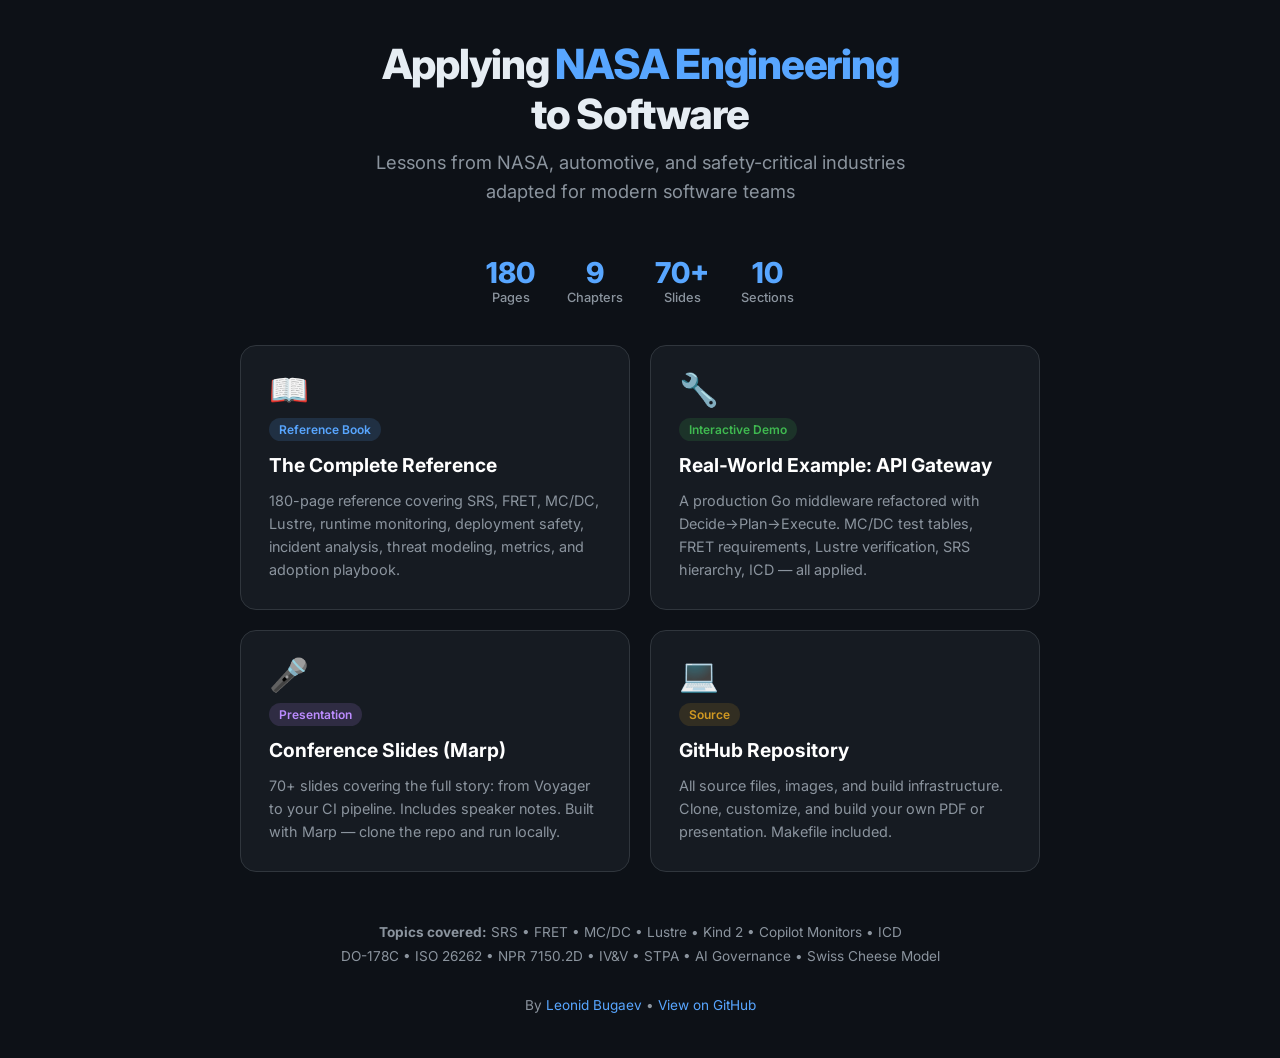
==== index.html @ d7e29c0f "Add GitHub Pages: index page, book HTML, interactive demo - GitHub Actions workflow builds HTML book" ====
<!DOCTYPE html>
<html lang="en">
<head>
<meta charset="UTF-8">
<meta name="viewport" content="width=device-width, initial-scale=1.0">
<title>Applying NASA Engineering to Software</title>
<style>
  @import url('https://fonts.googleapis.com/css2?family=Inter:wght@300;400;500;600;700;800;900&display=swap');

  :root {
    --bg: #0d1117;
    --surface: #161b22;
    --border: #30363d;
    --text: #e6edf3;
    --text-dim: #8b949e;
    --accent: #58a6ff;
    --green: #3fb950;
    --purple: #bc8cff;
    --orange: #d29922;
    --cyan: #39d2c0;
  }

  * { margin: 0; padding: 0; box-sizing: border-box; }

  body {
    font-family: 'Inter', -apple-system, sans-serif;
    background: var(--bg);
    color: var(--text);
    min-height: 100vh;
    display: flex;
    flex-direction: column;
    align-items: center;
    justify-content: center;
    padding: 40px 20px;
  }

  .container {
    max-width: 800px;
    width: 100%;
  }

  h1 {
    font-size: 2.6em;
    font-weight: 800;
    letter-spacing: -0.03em;
    text-align: center;
    margin-bottom: 8px;
    line-height: 1.2;
  }

  h1 .hl { color: var(--accent); }

  .subtitle {
    text-align: center;
    color: var(--text-dim);
    font-size: 1.15em;
    margin-bottom: 48px;
    line-height: 1.6;
  }

  .cards {
    display: grid;
    grid-template-columns: 1fr 1fr;
    gap: 20px;
    margin-bottom: 48px;
  }

  @media (max-width: 640px) {
    .cards { grid-template-columns: 1fr; }
    h1 { font-size: 1.8em; }
  }

  .card {
    background: var(--surface);
    border: 1px solid var(--border);
    border-radius: 16px;
    padding: 28px;
    text-decoration: none;
    color: var(--text);
    transition: all 0.2s;
    display: flex;
    flex-direction: column;
    gap: 12px;
  }

  .card:hover {
    border-color: var(--accent);
    transform: translateY(-2px);
    box-shadow: 0 8px 24px rgba(0,0,0,0.3);
  }

  .card-icon {
    font-size: 2em;
    line-height: 1;
  }

  .card-title {
    font-size: 1.2em;
    font-weight: 700;
    color: #fff;
  }

  .card-desc {
    color: var(--text-dim);
    font-size: 0.9em;
    line-height: 1.6;
  }

  .card-badge {
    display: inline-block;
    padding: 4px 10px;
    border-radius: 12px;
    font-size: 0.75em;
    font-weight: 600;
    width: fit-content;
  }

  .badge-blue { background: rgba(88,166,255,0.15); color: var(--accent); }
  .badge-green { background: rgba(63,185,80,0.15); color: var(--green); }
  .badge-purple { background: rgba(188,140,255,0.15); color: var(--purple); }
  .badge-orange { background: rgba(210,153,34,0.15); color: var(--orange); }

  .footer {
    text-align: center;
    color: var(--text-dim);
    font-size: 0.85em;
    line-height: 1.8;
  }

  .footer a { color: var(--accent); text-decoration: none; }
  .footer a:hover { text-decoration: underline; }

  .stats {
    display: flex;
    justify-content: center;
    gap: 32px;
    margin-bottom: 40px;
    flex-wrap: wrap;
  }

  .stat {
    text-align: center;
  }

  .stat-value {
    font-size: 1.8em;
    font-weight: 800;
    color: var(--accent);
  }

  .stat-label {
    font-size: 0.8em;
    color: var(--text-dim);
    font-weight: 500;
  }
</style>
</head>
<body>

<div class="container">
  <h1>Applying <span class="hl">NASA Engineering</span><br>to Software</h1>
  <p class="subtitle">
    Lessons from NASA, automotive, and safety-critical industries<br>
    adapted for modern software teams
  </p>

  <div class="stats">
    <div class="stat">
      <div class="stat-value">180</div>
      <div class="stat-label">Pages</div>
    </div>
    <div class="stat">
      <div class="stat-value">9</div>
      <div class="stat-label">Chapters</div>
    </div>
    <div class="stat">
      <div class="stat-value">70+</div>
      <div class="stat-label">Slides</div>
    </div>
    <div class="stat">
      <div class="stat-value">10</div>
      <div class="stat-label">Sections</div>
    </div>
  </div>

  <div class="cards">

    <a href="book.html" class="card">
      <div class="card-icon">📖</div>
      <span class="card-badge badge-blue">Reference Book</span>
      <div class="card-title">The Complete Reference</div>
      <div class="card-desc">
        180-page reference covering SRS, FRET, MC/DC, Lustre, runtime monitoring, deployment safety, incident analysis, threat modeling, metrics, and adoption playbook.
      </div>
    </a>

    <a href="mcdc_middleware_refactoring.html" class="card">
      <div class="card-icon">🔧</div>
      <span class="card-badge badge-green">Interactive Demo</span>
      <div class="card-title">Real-World Example: API Gateway</div>
      <div class="card-desc">
        A production Go middleware refactored with Decide&rarr;Plan&rarr;Execute. MC/DC test tables, FRET requirements, Lustre verification, SRS hierarchy, ICD &mdash; all applied.
      </div>
    </a>

    <a href="https://github.com/buger/nasa-presentation/blob/main/presentation.md" class="card">
      <div class="card-icon">🎤</div>
      <span class="card-badge badge-purple">Presentation</span>
      <div class="card-title">Conference Slides (Marp)</div>
      <div class="card-desc">
        70+ slides covering the full story: from Voyager to your CI pipeline. Includes speaker notes. Built with Marp &mdash; clone the repo and run locally.
      </div>
    </a>

    <a href="https://github.com/buger/nasa-presentation" class="card">
      <div class="card-icon">💻</div>
      <span class="card-badge badge-orange">Source</span>
      <div class="card-title">GitHub Repository</div>
      <div class="card-desc">
        All source files, images, and build infrastructure. Clone, customize, and build your own PDF or presentation. Makefile included.
      </div>
    </a>

  </div>

  <div class="footer">
    <strong>Topics covered:</strong> SRS &bull; FRET &bull; MC/DC &bull; Lustre &bull; Kind 2 &bull; Copilot Monitors &bull; ICD<br>
    DO-178C &bull; ISO 26262 &bull; NPR 7150.2D &bull; IV&amp;V &bull; STPA &bull; AI Governance &bull; Swiss Cheese Model<br><br>
    By <a href="https://github.com/buger">Leonid Bugaev</a> &bull;
    <a href="https://github.com/buger/nasa-presentation">View on GitHub</a>
  </div>
</div>

</body>
</html>
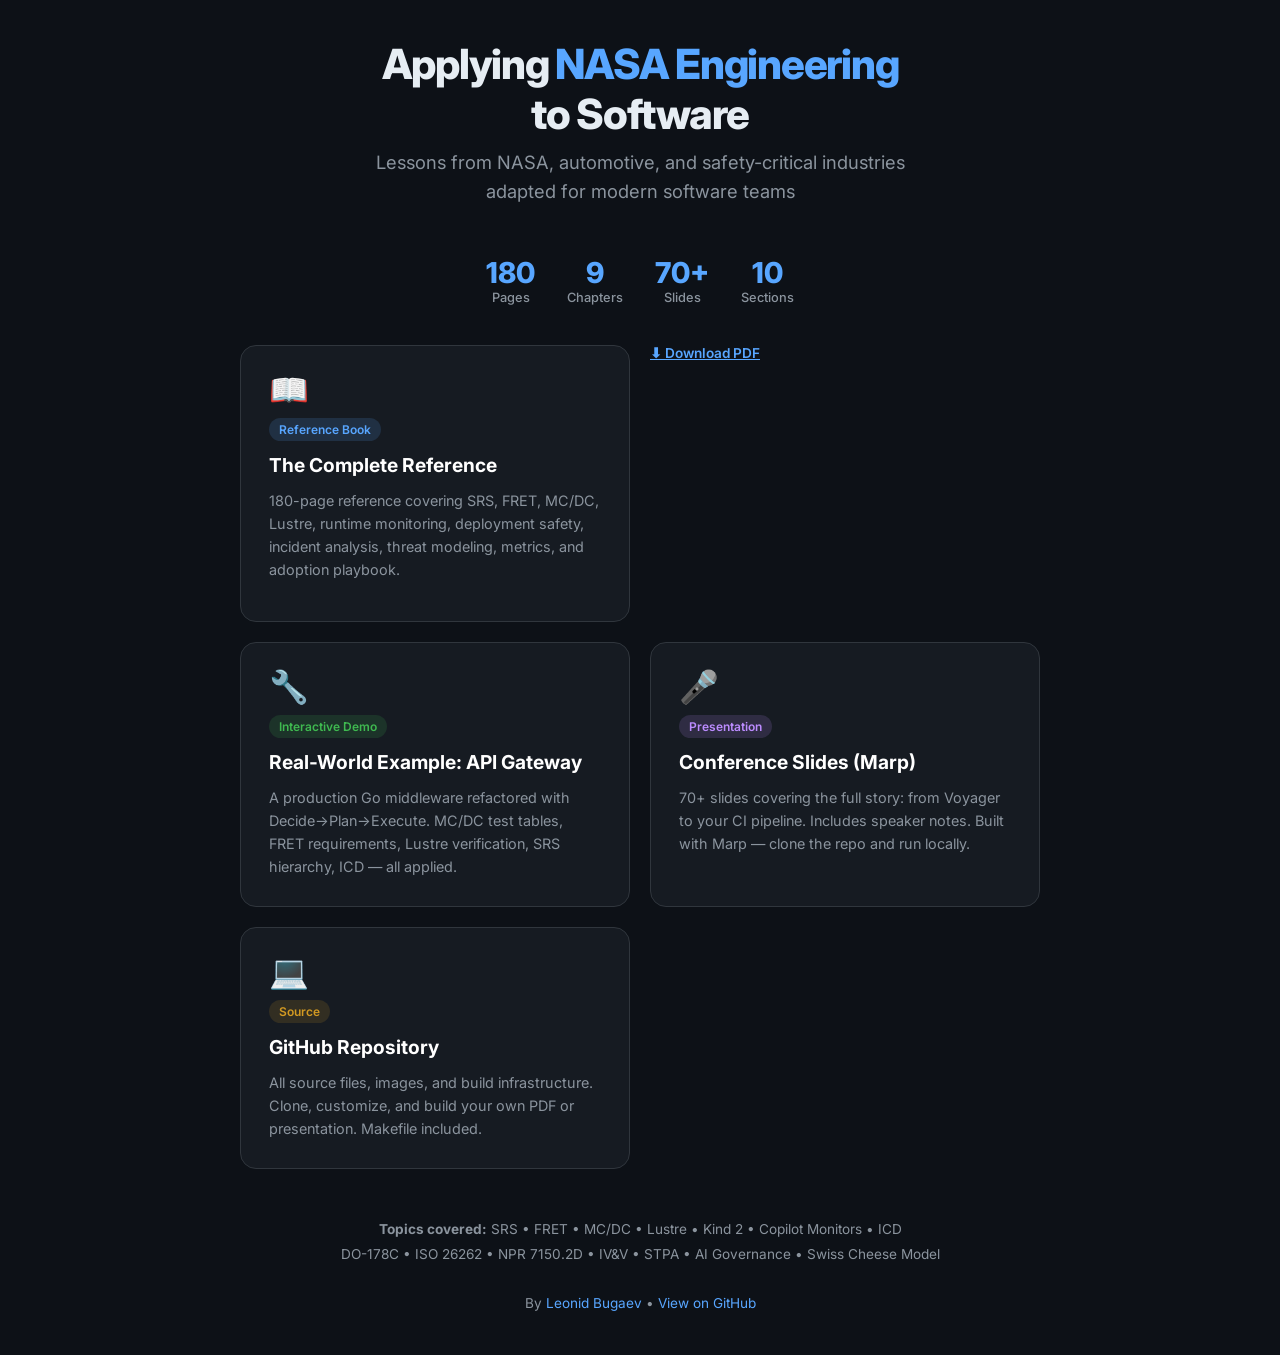
==== commit 60488a25: "Add PDF generation to GitHub Pages build + download link - Workflow now builds PDF via wkhtmltopdf a" ====
--- a/index.html
+++ b/index.html
@@ -192,6 +192,9 @@
       <div class="card-desc">
         180-page reference covering SRS, FRET, MC/DC, Lustre, runtime monitoring, deployment safety, incident analysis, threat modeling, metrics, and adoption playbook.
       </div>
+      <span class="card-download">
+        <a href="nasa-engineering-for-software.pdf" download style="color: var(--accent); font-size: 0.85em; font-weight: 600;">⬇ Download PDF</a>
+      </span>
     </a>
 
     <a href="mcdc_middleware_refactoring.html" class="card">
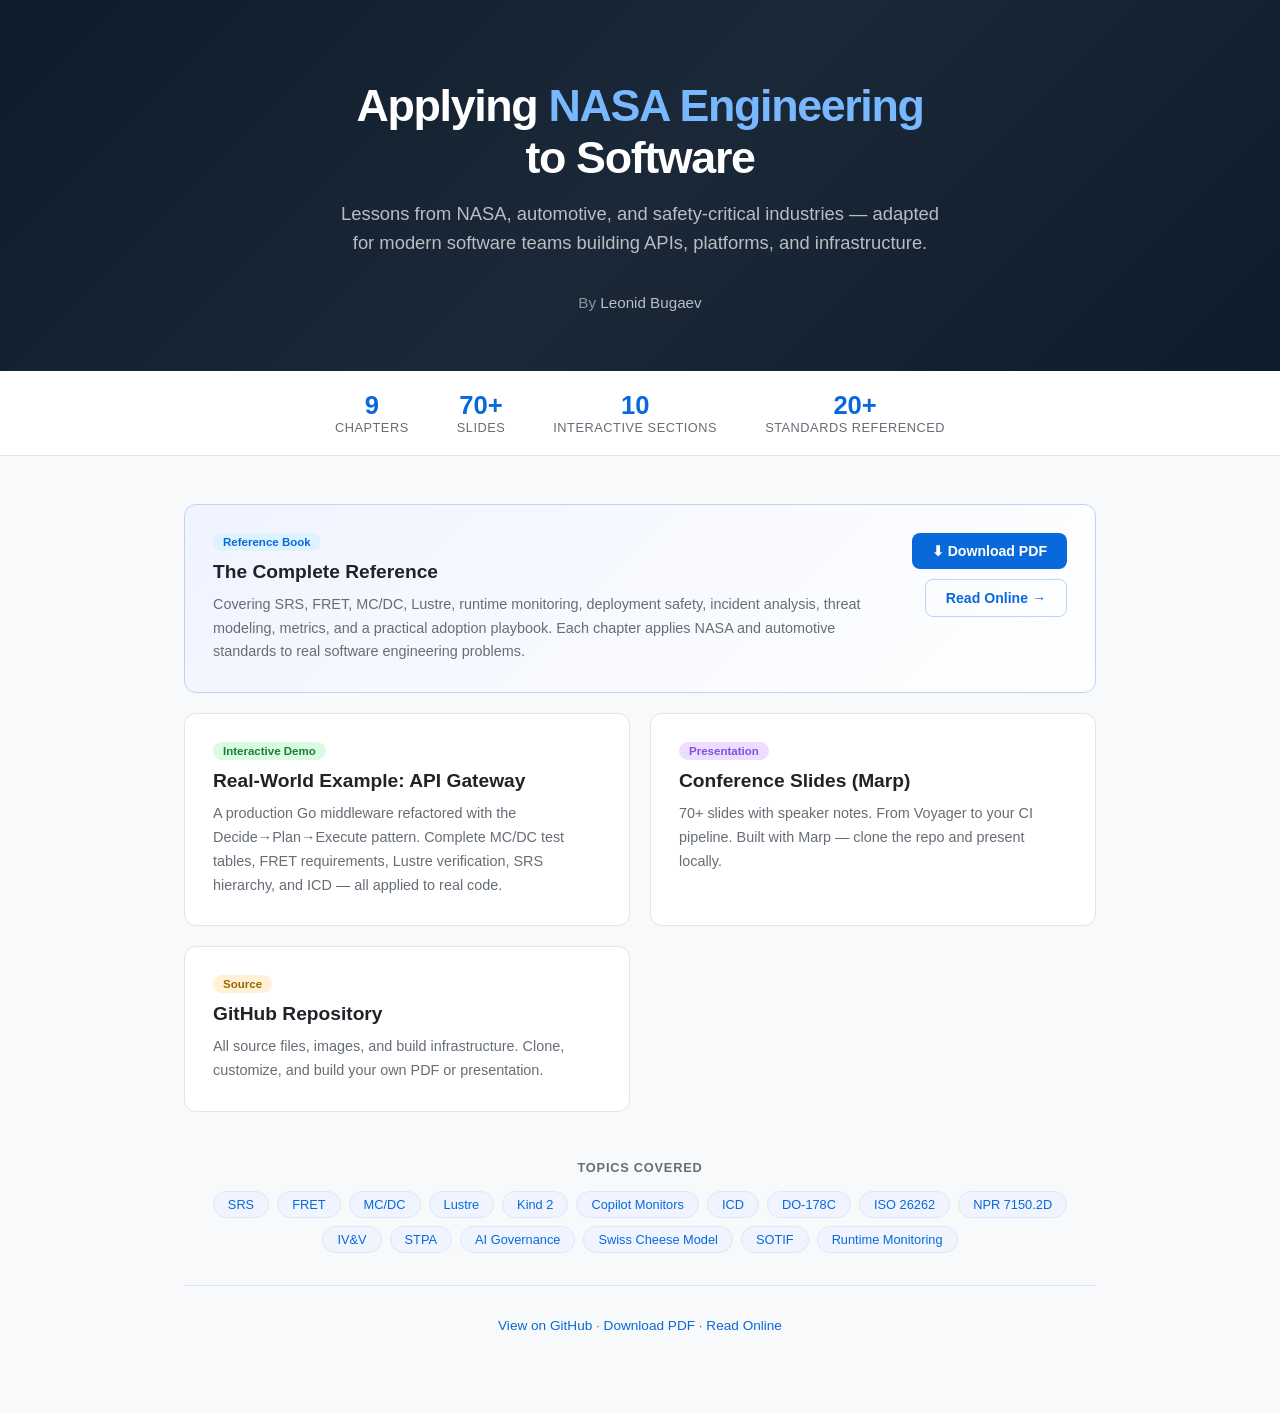
==== commit 6346c7de: "Redesign index page: light theme, improved layout - Switch from dark to light theme for better reada" ====
--- a/index.html
+++ b/index.html
@@ -5,59 +5,83 @@
 <meta name="viewport" content="width=device-width, initial-scale=1.0">
 <title>Applying NASA Engineering to Software</title>
 <style>
-  @import url('https://fonts.googleapis.com/css2?family=Inter:wght@300;400;500;600;700;800;900&display=swap');
-
-  :root {
-    --bg: #0d1117;
-    --surface: #161b22;
-    --border: #30363d;
-    --text: #e6edf3;
-    --text-dim: #8b949e;
-    --accent: #58a6ff;
-    --green: #3fb950;
-    --purple: #bc8cff;
-    --orange: #d29922;
-    --cyan: #39d2c0;
-  }
-
   * { margin: 0; padding: 0; box-sizing: border-box; }
 
   body {
-    font-family: 'Inter', -apple-system, sans-serif;
-    background: var(--bg);
-    color: var(--text);
+    font-family: -apple-system, BlinkMacSystemFont, 'Segoe UI', Helvetica, Arial, sans-serif;
+    background: #f8f9fb;
+    color: #1f2328;
     min-height: 100vh;
-    display: flex;
-    flex-direction: column;
-    align-items: center;
-    justify-content: center;
-    padding: 40px 20px;
-  }
-
-  .container {
-    max-width: 800px;
-    width: 100%;
-  }
-
-  h1 {
-    font-size: 2.6em;
+    padding: 0;
+  }
+
+  /* Hero */
+  .hero {
+    background: linear-gradient(135deg, #0d1b2a 0%, #1b2838 50%, #0d1b2a 100%);
+    color: #fff;
+    padding: 80px 24px 60px;
+    text-align: center;
+  }
+
+  .hero h1 {
+    font-size: 2.8em;
     font-weight: 800;
     letter-spacing: -0.03em;
-    text-align: center;
-    margin-bottom: 8px;
-    line-height: 1.2;
-  }
-
-  h1 .hl { color: var(--accent); }
-
-  .subtitle {
-    text-align: center;
-    color: var(--text-dim);
+    line-height: 1.15;
+    margin-bottom: 16px;
+  }
+
+  .hero h1 .hl { color: #79b8ff; }
+
+  .hero .subtitle {
     font-size: 1.15em;
-    margin-bottom: 48px;
+    color: rgba(255,255,255,0.7);
+    max-width: 600px;
+    margin: 0 auto 36px;
     line-height: 1.6;
   }
 
+  .hero .author {
+    font-size: 0.95em;
+    color: rgba(255,255,255,0.5);
+    font-weight: 500;
+  }
+
+  .hero .author a { color: rgba(255,255,255,0.7); text-decoration: none; }
+  .hero .author a:hover { color: #fff; }
+
+  /* Stats bar */
+  .stats-bar {
+    background: #fff;
+    border-bottom: 1px solid #e1e4e8;
+    padding: 20px 24px;
+    display: flex;
+    justify-content: center;
+    gap: 48px;
+    flex-wrap: wrap;
+  }
+
+  .stat { text-align: center; }
+  .stat-value { font-size: 1.6em; font-weight: 800; color: #0969da; }
+  .stat-label { font-size: 0.8em; color: #656d76; font-weight: 500; text-transform: uppercase; letter-spacing: 0.04em; }
+
+  /* Main content */
+  .main {
+    max-width: 960px;
+    margin: 0 auto;
+    padding: 48px 24px 80px;
+  }
+
+  .section-title {
+    font-size: 0.8em;
+    font-weight: 700;
+    text-transform: uppercase;
+    letter-spacing: 0.06em;
+    color: #656d76;
+    margin-bottom: 16px;
+  }
+
+  /* Cards */
   .cards {
     display: grid;
     grid-template-columns: 1fr 1fr;
@@ -65,173 +89,247 @@
     margin-bottom: 48px;
   }
 
+  .card-featured {
+    grid-column: 1 / -1;
+  }
+
   @media (max-width: 640px) {
     .cards { grid-template-columns: 1fr; }
-    h1 { font-size: 1.8em; }
+    .hero h1 { font-size: 2em; }
+    .stats-bar { gap: 24px; }
   }
 
   .card {
-    background: var(--surface);
-    border: 1px solid var(--border);
-    border-radius: 16px;
+    background: #fff;
+    border: 1px solid #e1e4e8;
+    border-radius: 12px;
     padding: 28px;
     text-decoration: none;
-    color: var(--text);
+    color: #1f2328;
     transition: all 0.2s;
     display: flex;
     flex-direction: column;
-    gap: 12px;
+    gap: 10px;
   }
 
   .card:hover {
-    border-color: var(--accent);
+    border-color: #0969da;
+    box-shadow: 0 4px 16px rgba(9,105,218,0.1);
     transform: translateY(-2px);
-    box-shadow: 0 8px 24px rgba(0,0,0,0.3);
-  }
-
-  .card-icon {
-    font-size: 2em;
-    line-height: 1;
+  }
+
+  .card-featured {
+    display: grid;
+    grid-template-columns: 1fr auto;
+    align-items: start;
+    gap: 20px;
+    background: linear-gradient(135deg, #f0f4ff 0%, #fff 100%);
+    border-color: #bdd5f5;
+  }
+
+  .card-featured:hover { border-color: #0969da; }
+
+  .card-featured .card-content {
+    display: flex;
+    flex-direction: column;
+    gap: 10px;
+  }
+
+  .card-featured .card-actions {
+    display: flex;
+    flex-direction: column;
+    gap: 10px;
+    align-items: flex-end;
   }
 
   .card-title {
     font-size: 1.2em;
     font-weight: 700;
-    color: #fff;
+    color: #1f2328;
   }
 
   .card-desc {
-    color: var(--text-dim);
+    color: #656d76;
     font-size: 0.9em;
-    line-height: 1.6;
-  }
-
-  .card-badge {
+    line-height: 1.65;
+  }
+
+  .badge {
     display: inline-block;
-    padding: 4px 10px;
+    padding: 3px 10px;
     border-radius: 12px;
-    font-size: 0.75em;
+    font-size: 0.72em;
     font-weight: 600;
     width: fit-content;
   }
 
-  .badge-blue { background: rgba(88,166,255,0.15); color: var(--accent); }
-  .badge-green { background: rgba(63,185,80,0.15); color: var(--green); }
-  .badge-purple { background: rgba(188,140,255,0.15); color: var(--purple); }
-  .badge-orange { background: rgba(210,153,34,0.15); color: var(--orange); }
-
+  .badge-blue { background: #ddf4ff; color: #0969da; }
+  .badge-green { background: #dafbe1; color: #1a7f37; }
+  .badge-purple { background: #eddeff; color: #8250df; }
+  .badge-orange { background: #fff1d5; color: #9a6700; }
+
+  .btn {
+    display: inline-flex;
+    align-items: center;
+    gap: 6px;
+    padding: 10px 20px;
+    border-radius: 8px;
+    font-size: 0.88em;
+    font-weight: 600;
+    text-decoration: none;
+    transition: all 0.15s;
+    white-space: nowrap;
+  }
+
+  .btn-primary {
+    background: #0969da;
+    color: #fff;
+  }
+  .btn-primary:hover { background: #0757b5; }
+
+  .btn-outline {
+    background: transparent;
+    color: #0969da;
+    border: 1px solid #bdd5f5;
+  }
+  .btn-outline:hover { background: #f0f4ff; border-color: #0969da; }
+
+  /* Topics */
+  .topics {
+    display: flex;
+    flex-wrap: wrap;
+    gap: 8px;
+    justify-content: center;
+    margin-bottom: 32px;
+  }
+
+  .topic {
+    padding: 5px 14px;
+    border-radius: 20px;
+    font-size: 0.8em;
+    font-weight: 500;
+    background: #f0f4ff;
+    color: #0969da;
+    border: 1px solid #dce7f5;
+  }
+
+  /* Footer */
   .footer {
     text-align: center;
-    color: var(--text-dim);
+    color: #656d76;
     font-size: 0.85em;
-    line-height: 1.8;
-  }
-
-  .footer a { color: var(--accent); text-decoration: none; }
+    padding-top: 32px;
+    border-top: 1px solid #e1e4e8;
+  }
+
+  .footer a { color: #0969da; text-decoration: none; }
   .footer a:hover { text-decoration: underline; }
-
-  .stats {
-    display: flex;
-    justify-content: center;
-    gap: 32px;
-    margin-bottom: 40px;
-    flex-wrap: wrap;
-  }
-
-  .stat {
-    text-align: center;
-  }
-
-  .stat-value {
-    font-size: 1.8em;
-    font-weight: 800;
-    color: var(--accent);
-  }
-
-  .stat-label {
-    font-size: 0.8em;
-    color: var(--text-dim);
-    font-weight: 500;
-  }
 </style>
 </head>
 <body>
 
-<div class="container">
+<div class="hero">
   <h1>Applying <span class="hl">NASA Engineering</span><br>to Software</h1>
   <p class="subtitle">
-    Lessons from NASA, automotive, and safety-critical industries<br>
-    adapted for modern software teams
+    Lessons from NASA, automotive, and safety-critical industries — adapted for modern software teams building APIs, platforms, and infrastructure.
   </p>
-
-  <div class="stats">
-    <div class="stat">
-      <div class="stat-value">180</div>
-      <div class="stat-label">Pages</div>
-    </div>
-    <div class="stat">
-      <div class="stat-value">9</div>
-      <div class="stat-label">Chapters</div>
-    </div>
-    <div class="stat">
-      <div class="stat-value">70+</div>
-      <div class="stat-label">Slides</div>
-    </div>
-    <div class="stat">
-      <div class="stat-value">10</div>
-      <div class="stat-label">Sections</div>
-    </div>
-  </div>
+  <p class="author">By <a href="https://github.com/buger">Leonid Bugaev</a></p>
+</div>
+
+<div class="stats-bar">
+  <div class="stat">
+    <div class="stat-value">9</div>
+    <div class="stat-label">Chapters</div>
+  </div>
+  <div class="stat">
+    <div class="stat-value">70+</div>
+    <div class="stat-label">Slides</div>
+  </div>
+  <div class="stat">
+    <div class="stat-value">10</div>
+    <div class="stat-label">Interactive Sections</div>
+  </div>
+  <div class="stat">
+    <div class="stat-value">20+</div>
+    <div class="stat-label">Standards Referenced</div>
+  </div>
+</div>
+
+<div class="main">
 
   <div class="cards">
 
-    <a href="book.html" class="card">
-      <div class="card-icon">📖</div>
-      <span class="card-badge badge-blue">Reference Book</span>
-      <div class="card-title">The Complete Reference</div>
-      <div class="card-desc">
-        180-page reference covering SRS, FRET, MC/DC, Lustre, runtime monitoring, deployment safety, incident analysis, threat modeling, metrics, and adoption playbook.
-      </div>
-      <span class="card-download">
-        <a href="nasa-engineering-for-software.pdf" download style="color: var(--accent); font-size: 0.85em; font-weight: 600;">⬇ Download PDF</a>
-      </span>
+    <!-- Featured: Book -->
+    <a href="book.html" class="card card-featured">
+      <div class="card-content">
+        <span class="badge badge-blue">Reference Book</span>
+        <div class="card-title">The Complete Reference</div>
+        <div class="card-desc">
+          Covering SRS, FRET, MC/DC, Lustre, runtime monitoring, deployment safety, incident analysis, threat modeling, metrics, and a practical adoption playbook. Each chapter applies NASA and automotive standards to real software engineering problems.
+        </div>
+      </div>
+      <div class="card-actions">
+        <span class="btn btn-primary" onclick="event.preventDefault(); window.location.href='nasa-engineering-for-software.pdf';">⬇ Download PDF</span>
+        <span class="btn btn-outline">Read Online →</span>
+      </div>
     </a>
 
+    <!-- Interactive Demo -->
     <a href="mcdc_middleware_refactoring.html" class="card">
-      <div class="card-icon">🔧</div>
-      <span class="card-badge badge-green">Interactive Demo</span>
+      <span class="badge badge-green">Interactive Demo</span>
       <div class="card-title">Real-World Example: API Gateway</div>
       <div class="card-desc">
-        A production Go middleware refactored with Decide&rarr;Plan&rarr;Execute. MC/DC test tables, FRET requirements, Lustre verification, SRS hierarchy, ICD &mdash; all applied.
+        A production Go middleware refactored with the Decide→Plan→Execute pattern. Complete MC/DC test tables, FRET requirements, Lustre verification, SRS hierarchy, and ICD — all applied to real code.
       </div>
     </a>
 
+    <!-- Presentation -->
     <a href="https://github.com/buger/nasa-presentation/blob/main/presentation.md" class="card">
-      <div class="card-icon">🎤</div>
-      <span class="card-badge badge-purple">Presentation</span>
+      <span class="badge badge-purple">Presentation</span>
       <div class="card-title">Conference Slides (Marp)</div>
       <div class="card-desc">
-        70+ slides covering the full story: from Voyager to your CI pipeline. Includes speaker notes. Built with Marp &mdash; clone the repo and run locally.
+        70+ slides with speaker notes. From Voyager to your CI pipeline. Built with Marp — clone the repo and present locally.
       </div>
     </a>
 
+    <!-- GitHub -->
     <a href="https://github.com/buger/nasa-presentation" class="card">
-      <div class="card-icon">💻</div>
-      <span class="card-badge badge-orange">Source</span>
+      <span class="badge badge-orange">Source</span>
       <div class="card-title">GitHub Repository</div>
       <div class="card-desc">
-        All source files, images, and build infrastructure. Clone, customize, and build your own PDF or presentation. Makefile included.
+        All source files, images, and build infrastructure. Clone, customize, and build your own PDF or presentation.
       </div>
     </a>
 
   </div>
 
+  <p class="section-title" style="text-align: center;">Topics Covered</p>
+
+  <div class="topics">
+    <span class="topic">SRS</span>
+    <span class="topic">FRET</span>
+    <span class="topic">MC/DC</span>
+    <span class="topic">Lustre</span>
+    <span class="topic">Kind 2</span>
+    <span class="topic">Copilot Monitors</span>
+    <span class="topic">ICD</span>
+    <span class="topic">DO-178C</span>
+    <span class="topic">ISO 26262</span>
+    <span class="topic">NPR 7150.2D</span>
+    <span class="topic">IV&amp;V</span>
+    <span class="topic">STPA</span>
+    <span class="topic">AI Governance</span>
+    <span class="topic">Swiss Cheese Model</span>
+    <span class="topic">SOTIF</span>
+    <span class="topic">Runtime Monitoring</span>
+  </div>
+
   <div class="footer">
-    <strong>Topics covered:</strong> SRS &bull; FRET &bull; MC/DC &bull; Lustre &bull; Kind 2 &bull; Copilot Monitors &bull; ICD<br>
-    DO-178C &bull; ISO 26262 &bull; NPR 7150.2D &bull; IV&amp;V &bull; STPA &bull; AI Governance &bull; Swiss Cheese Model<br><br>
-    By <a href="https://github.com/buger">Leonid Bugaev</a> &bull;
-    <a href="https://github.com/buger/nasa-presentation">View on GitHub</a>
-  </div>
+    <a href="https://github.com/buger/nasa-presentation">View on GitHub</a> ·
+    <a href="nasa-engineering-for-software.pdf" download>Download PDF</a> ·
+    <a href="book.html">Read Online</a>
+  </div>
+
 </div>
 
 </body>
